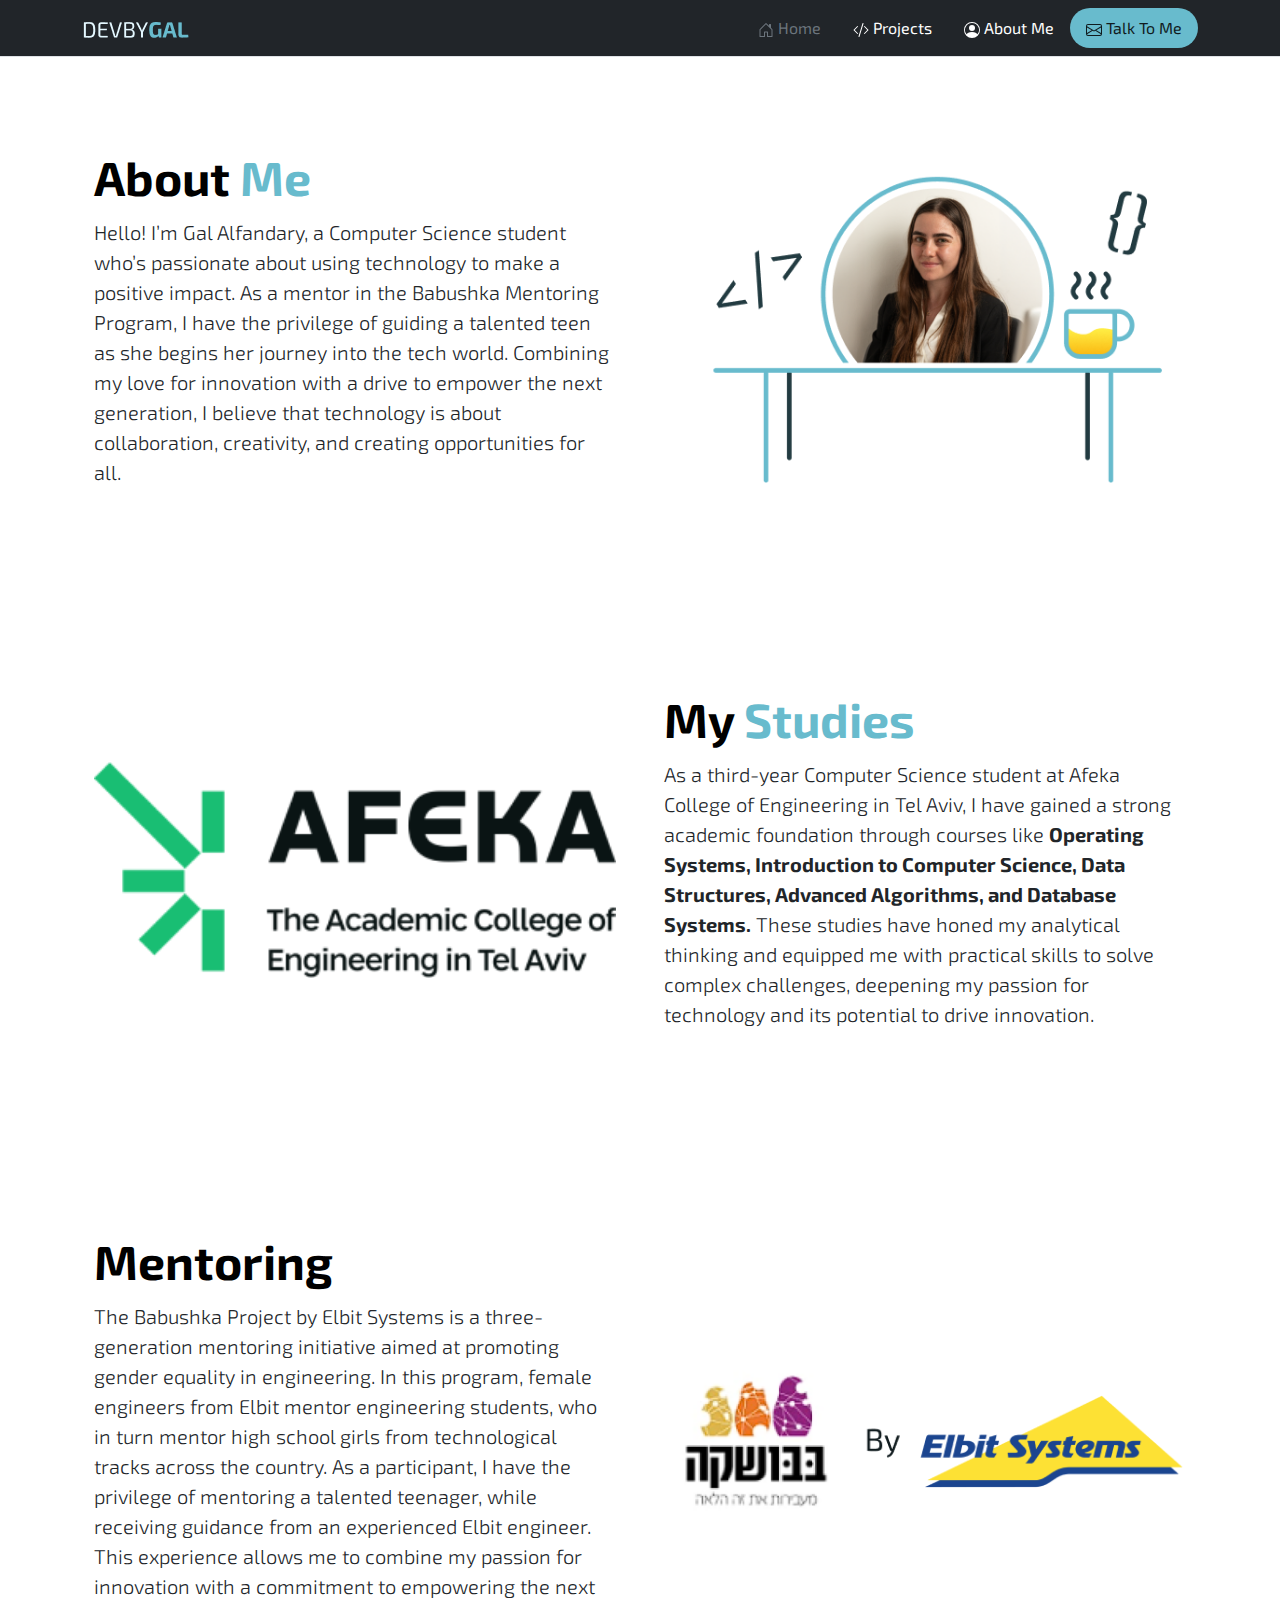
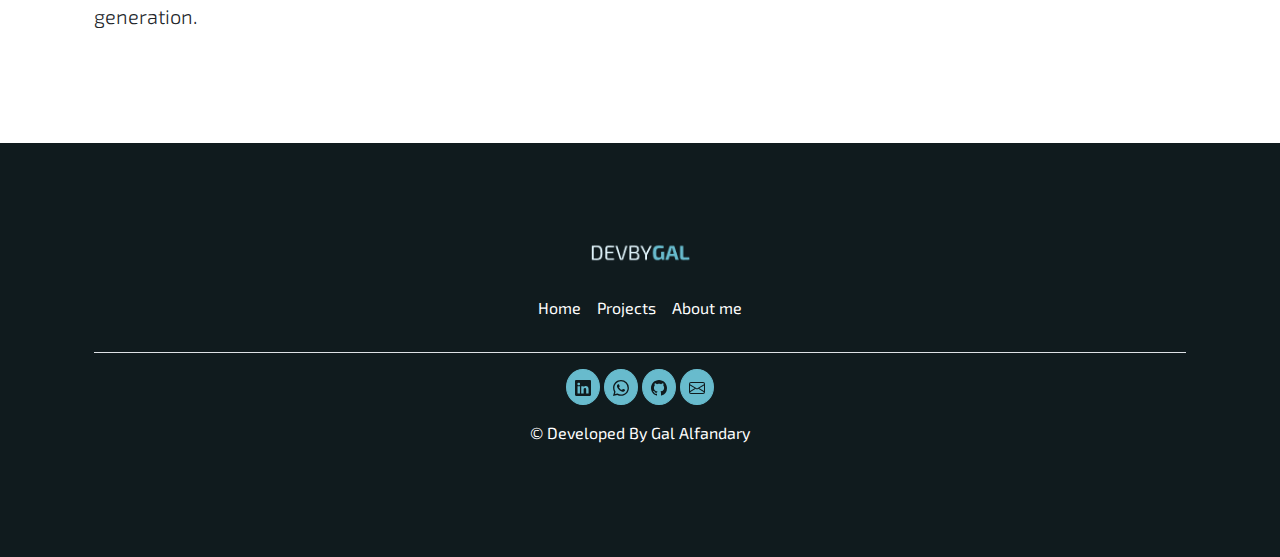
==== about.html @ ab1bf46b "added about page" ====
<!DOCTYPE html>
<html lang="en">

<head>
  <meta charset="UTF-8">
  <meta name="viewport" content="width=device-width, initial-scale=1.0">
  <title>Dev By Gal</title>
  <link rel="icon" href="./images/favicon.png" type="image/x-icon">
  <link href="https://cdn.jsdelivr.net/npm/bootstrap@5.3.3/dist/css/bootstrap.min.css" rel="stylesheet"
    integrity="sha384-QWTKZyjpPEjISv5WaRU9OFeRpok6YctnYmDr5pNlyT2bRjXh0JMhjY6hW+ALEwIH" crossorigin="anonymous">
  <link rel="preconnect" href="https://fonts.googleapis.com">
  <link rel="preconnect" href="https://fonts.gstatic.com" crossorigin>
  <link href="https://fonts.googleapis.com/css2?family=Exo+2:ital,wght@0,100..900;1,100..900&display=swap"
    rel="stylesheet">
  <link rel="stylesheet" href="styles.css">
</head>

<body>

  <section>
    <!-- Navbar Section -->
    <div class="px-3 py-2 text-bg-dark border-bottom">
      <div class="container">
        <div class="d-flex align-items-center justify-content-between">
          <!-- Logo on the left -->
          <a href="./index.html" class="d-flex align-items-center">
            <img src="./images/logo.png" alt="Logo" class="logo">
          </a>

          <!-- Buttons on the right -->
          <ul class="nav my-2 my-md-0 text-small">
            <li>
              <a href="./index.html" class="nav-link text-secondary">
                <svg xmlns="http://www.w3.org/2000/svg" width="16" height="16" fill="currentColor"
                  class="bi bi-house-door" viewBox="0 0 16 16">
                  <path
                    d="M8.354 1.146a.5.5 0 0 0-.708 0l-6 6A.5.5 0 0 0 1.5 7.5v7a.5.5 0 0 0 .5.5h4.5a.5.5 0 0 0 .5-.5v-4h2v4a.5.5 0 0 0 .5.5H14a.5.5 0 0 0 .5-.5v-7a.5.5 0 0 0-.146-.354L13 5.793V2.5a.5.5 0 0 0-.5-.5h-1a.5.5 0 0 0-.5.5v1.293zM2.5 14V7.707l5.5-5.5 5.5 5.5V14H10v-4a.5.5 0 0 0-.5-.5h-3a.5.5 0 0 0-.5.5v4z" />
                </svg>
                Home
              </a>
            </li>
            <li>
              <a href="/index.html#projects" class="nav-link text-white">
                <svg xmlns="http://www.w3.org/2000/svg" width="16" height="16" fill="currentColor"
                  class="bi bi-code-slash" viewBox="0 0 16 16">
                  <path
                    d="M10.478 1.647a.5.5 0 1 0-.956-.294l-4 13a.5.5 0 0 0 .956.294zM4.854 4.146a.5.5 0 0 1 0 .708L1.707 8l3.147 3.146a.5.5 0 0 1-.708.708l-3.5-3.5a.5.5 0 0 1 0-.708l3.5-3.5a.5.5 0 0 1 .708 0m6.292 0a.5.5 0 0 0 0 .708L14.293 8l-3.147 3.146a.5.5 0 0 0 .708.708l3.5-3.5a.5.5 0 0 0 0-.708l-3.5-3.5a.5.5 0 0 0-.708 0" />
                </svg>
                Projects
              </a>
            </li>
            <li>
              <a href="/index.html#Briefly" class="nav-link text-white">
                <svg xmlns="http://www.w3.org/2000/svg" width="16" height="16" fill="currentColor"
                  class="bi bi-person-circle" viewBox="0 0 16 16">
                  <path d="M11 6a3 3 0 1 1-6 0 3 3 0 0 1 6 0" />
                  <path fill-rule="evenodd"
                    d="M0 8a8 8 0 1 1 16 0A8 8 0 0 1 0 8m8-7a7 7 0 0 0-5.468 11.37C3.242 11.226 4.805 10 8 10s4.757 1.225 5.468 2.37A7 7 0 0 0 8 1" />
                </svg>
                About Me
              </a>
            </li>
            <li>
              <a href="/index.html#Talk-to-me" class="nav-link btn-primary">
                <svg xmlns="http://www.w3.org/2000/svg" width="16" height="16" fill="currentColor"
                  class="bi bi-envelope" viewBox="0 0 16 16">
                  <path
                    d="M0 4a2 2 0 0 1 2-2h12a2 2 0 0 1 2 2v8a2 2 0 0 1-2 2H2a2 2 0 0 1-2-2zm2-1a1 1 0 0 0-1 1v.217l7 4.2 7-4.2V4a1 1 0 0 0-1-1zm13 2.383-4.708 2.825L15 11.105zm-.034 6.876-5.64-3.471L8 9.583l-1.326-.795-5.64 3.47A1 1 0 0 0 2 13h12a1 1 0 0 0 .966-.741M1 11.105l4.708-2.897L1 5.383z" />
                </svg>
                Talk To Me
              </a>
            </li>
          </ul>
        </div>
      </div>
    </div>
  </section>

<section>
  <!--About Me Section-->
  <div class="container col-xxl-8 px-4 py-5">
    <div class="row flex-lg-row-reverse align-items-center g-5 py-5">
      <div class="col-10 col-sm-8 col-lg-6">
        <img src="./images/gal.png" class="d-block mx-lg-auto img-fluid" alt="Bootstrap Themes" width="700" height="500" loading="lazy">
      </div>
      <div class="col-lg-6">
        <h1 class="display-5 fw-bold text-body-emphasis lh-1 mb-3">About <span class="catchphrase" style="font-weight: bold;">Me</span></h1>
        <p class="lead">Hello! I’m Gal Alfandary, a Computer Science student who’s passionate about using technology to make a positive impact. As a mentor in the Babushka Mentoring Program, I have the privilege of guiding a talented teen as she begins her journey into the tech world. Combining my love for innovation with a drive to empower the next generation, I believe that technology is about collaboration, creativity, and creating opportunities for all.</p>
        <div class="d-grid gap-2 d-md-flex justify-content-md-start">
        </div>
      </div>
    </div>
  </div>

  <div class="container col-xxl-8 px-4 py-5">
    <div class="row align-items-center g-5 py-5"> <!-- Removed flex-lg-row-reverse -->
      <div class="col-10 col-sm-8 col-lg-6">
        <img src="./images/afeka.png" class="d-block mx-lg-auto img-fluid " alt="Bootstrap Themes" width="700" height="500" loading="lazy">
      </div>
      <div class="col-lg-6">
        <h1 class="display-5 fw-bold text-body-emphasis lh-1 mb-3">My <span class="catchphrase" style="font-weight: bold;">Studies</span></h1>
        <p class="lead">As a third-year Computer Science student at Afeka College of Engineering in Tel Aviv, I have gained a strong academic foundation through courses like <span style="font-weight: bold;">Operating Systems, Introduction to Computer Science, Data Structures, Advanced Algorithms, and Database Systems.</span>  These studies have honed my analytical thinking and equipped me with practical skills to solve complex challenges, deepening my passion for technology and its potential to drive innovation.</p>
        <div class="d-grid gap-2 d-md-flex justify-content-md-start">
        </div>
      </div>
    </div>
</div>

<div class="container col-xxl-8 px-4 py-5">
  <div class="row flex-lg-row-reverse align-items-center g-5 py-5">
    <div class="col-10 col-sm-8 col-lg-6">
      <img src="./images/babushka.png" class="d-block mx-lg-auto img-fluid" alt="Bootstrap Themes" width="700" height="500" loading="lazy">
    </div>
    <div class="col-lg-6">
      <h1 class="display-5 fw-bold text-body-emphasis lh-1 mb-3">Mentoring</h1>
      <p class="lead">The Babushka Project by Elbit Systems is a three-generation mentoring initiative aimed at promoting gender equality in engineering. In this program, female engineers from Elbit mentor engineering students, who in turn mentor high school girls from technological tracks across the country. As a participant, I have the privilege of mentoring a talented teenager, while receiving guidance from an experienced Elbit engineer. This experience allows me to combine my passion for innovation with a commitment to empowering the next generation.</p>
      <div class="d-grid gap-2 d-md-flex justify-content-md-start">
      </div>
    </div>
  </div>
</div>

</section>  
    <!-- 
    SECTION: Footer Section-->
    <div class="p-5 text-center bg-body-tertiary footer-jumbotron">
      <div class="container py-2">
        <div class="container footer" >
          <footer class="py-3 my-4">
            <img src="./images/logo.png" alt="Gal's Logo" class="d-block mx-auto img-fluid" width="100" height="100">
            <ul class="nav justify-content-center border-bottom py-4 mb-3">
              <li class="nav-item" ><a href="#" class="nav-link px-2 text-body-secondary" style="color: white;">Home</a></li>
              <li class="nav-item"><a href="#" class="nav-link px-2 text-body-secondary">Projects</a></li>
              <li class="nav-item"><a href="#" class="nav-link px-2 text-body-secondary">About me</a></li>
            </ul>
            
            <button class="btn btn-primary rounded-circle p-2 mx-0.5 lh-1 Linkedin" type="button">
              <svg
              xmlns="http://www.w3.org/2000/svg" width="16" height="16" fill="currentColor" class="bi bi-linkedin"
              viewBox="0 0 16 16">
              <path
                d="M0 1.146C0 .513.526 0 1.175 0h13.65C15.474 0 16 .513 16 1.146v13.708c0 .633-.526 1.146-1.175 1.146H1.175C.526 16 0 15.487 0 14.854zm4.943 12.248V6.169H2.542v7.225zm-1.2-8.212c.837 0 1.358-.554 1.358-1.248-.015-.709-.52-1.248-1.342-1.248S2.4 3.226 2.4 3.934c0 .694.521 1.248 1.327 1.248zm4.908 8.212V9.359c0-.216.016-.432.08-.586.173-.431.568-.878 1.232-.878.869 0 1.216.662 1.216 1.634v3.865h2.401V9.25c0-2.22-1.184-3.252-2.764-3.252-1.274 0-1.845.7-2.165 1.193v.025h-.016l.016-.025V6.169h-2.4c.03.678 0 7.225 0 7.225z" />
            </svg>
              <span class="visually-hidden">Dismiss</span>
            </button>

            
            <button class="btn btn-primary rounded-circle p-2 mx-0.5 lh-1 Whatsapp" type="button">
              <svg
              xmlns="http://www.w3.org/2000/svg" width="16" height="16" fill="currentColor" class="bi bi-whatsapp"
              viewBox="0 0 16 16">
              <path
                d="M13.601 2.326A7.85 7.85 0 0 0 7.994 0C3.627 0 .068 3.558.064 7.926c0 1.399.366 2.76 1.057 3.965L0 16l4.204-1.102a7.9 7.9 0 0 0 3.79.965h.004c4.368 0 7.926-3.558 7.93-7.93A7.9 7.9 0 0 0 13.6 2.326zM7.994 14.521a6.6 6.6 0 0 1-3.356-.92l-.24-.144-2.494.654.666-2.433-.156-.251a6.56 6.56 0 0 1-1.007-3.505c0-3.626 2.957-6.584 6.591-6.584a6.56 6.56 0 0 1 4.66 1.931 6.56 6.56 0 0 1 1.928 4.66c-.004 3.639-2.961 6.592-6.592 6.592m3.615-4.934c-.197-.099-1.17-.578-1.353-.646-.182-.065-.315-.099-.445.099-.133.197-.513.646-.627.775-.114.133-.232.148-.43.05-.197-.1-.836-.308-1.592-.985-.59-.525-.985-1.175-1.103-1.372-.114-.198-.011-.304.088-.403.087-.088.197-.232.296-.346.1-.114.133-.198.198-.33.065-.134.034-.248-.015-.347-.05-.099-.445-1.076-.612-1.47-.16-.389-.323-.335-.445-.34-.114-.007-.247-.007-.38-.007a.73.73 0 0 0-.529.247c-.182.198-.691.677-.691 1.654s.71 1.916.81 2.049c.098.133 1.394 2.132 3.383 2.992.47.205.84.326 1.129.418.475.152.904.129 1.246.08.38-.058 1.171-.48 1.338-.943.164-.464.164-.86.114-.943-.049-.084-.182-.133-.38-.232" />
            </svg>
              <span class="visually-hidden">Dismiss</span>
            </button>

            <button class="btn btn-primary rounded-circle p-2 mx-0.5 lh-1 Github" type="button">
              <svg
              xmlns="http://www.w3.org/2000/svg" width="16" height="16" fill="currentColor" class="bi bi-github"
              viewBox="0 0 16 16">
              <path
                d="M8 0C3.58 0 0 3.58 0 8c0 3.54 2.29 6.53 5.47 7.59.4.07.55-.17.55-.38 0-.19-.01-.82-.01-1.49-2.01.37-2.53-.49-2.69-.94-.09-.23-.48-.94-.82-1.13-.28-.15-.68-.52-.01-.53.63-.01 1.08.58 1.23.82.72 1.21 1.87.87 2.33.66.07-.52.28-.87.51-1.07-1.78-.2-3.64-.89-3.64-3.95 0-.87.31-1.59.82-2.15-.08-.2-.36-1.02.08-2.12 0 0 .67-.21 2.2.82.64-.18 1.32-.27 2-.27s1.36.09 2 .27c1.53-1.04 2.2-.82 2.2-.82.44 1.1.16 1.92.08 2.12.51.56.82 1.27.82 2.15 0 3.07-1.87 3.75-3.65 3.95.29.25.54.73.54 1.48 0 1.07-.01 1.93-.01 2.2 0 .21.15.46.55.38A8.01 8.01 0 0 0 16 8c0-4.42-3.58-8-8-8" />
            </svg>
              <span class="visually-hidden">Dismiss</span>
            </button>
            
            <button class="btn btn-primary rounded-circle p-2 mx-0.5 lh-1 Email" type="button">
              <svg
              xmlns="http://www.w3.org/2000/svg" width="16" height="16" fill="currentColor" class="bi bi-envelope"
              viewBox="0 0 16 16">
              <path
                d="M0 4a2 2 0 0 1 2-2h12a2 2 0 0 1 2 2v8a2 2 0 0 1-2 2H2a2 2 0 0 1-2-2zm2-1a1 1 0 0 0-1 1v.217l7 4.2 7-4.2V4a1 1 0 0 0-1-1zm13 2.383-4.708 2.825L15 11.105zm-.034 6.876-5.64-3.471L8 9.583l-1.326-.795-5.64 3.47A1 1 0 0 0 2 13h12a1 1 0 0 0 .966-.741M1 11.105l4.708-2.897L1 5.383z" />
            </svg>
            </button>
            <p class="mt-3 text-center text-body-secondary">© Developed By Gal Alfandary</p>
          </footer>
        </div>
      </div>
    </div>
  </section>

  <!-- Bootstrap JS -->
  <script src="https://code.jquery.com/jquery-3.6.0.min.js"></script>
  <script src="https://cdn.jsdelivr.net/npm/bootstrap@5.3.3/dist/js/bootstrap.bundle.min.js"
    integrity="sha384-YvpcrYf0tY3lHB60NNkmXc5s9fDVZLESaAA55NDzOxhy9GkcIdslK1eN7N6jIeHz"
    crossorigin="anonymous"></script>
  <script src="index.js"></script>
</body>

</html>
---- styles.css ----
body {
  font-family: 'Exo 2', sans-serif;
  font-weight: 400;
}
.catchphrase {
  color: #68BBCD;
}
.bg-highlighted {
  background-color: #68BBCD;}
.btn-primary {
  background-color: #68BBCD;
  border-color: #68BBCD;
  color: #101B1E;
  border-radius: 50px;
}
.btn-primary:hover {
  background-color: #7CE0F5;
  border-color: #7CE0F5;
  color: #101B1E;
}
.text-bg-dark {
  background-color: #101B1E;
  color: #68BBCD;
}
.about-me {
  background-color: #101B1E;
}
.bg-body-tertiary {
  background-color: #101B1E !important; 
  color: white;
}
.skill {
  background-color: #222F33;
  display: flex;
  align-items: center;
  justify-content: start;
  padding: 10px; /* Padding around each skill block */
  border-radius: 50px; /* Optional: Rounded corners */
  height: auto; /* Adjusts height to content */
  width: auto; /* Adapts width to content */
}

.skill img {
  margin-right: 10px; /* Space between the image and the text */
}

.text-container h3 {
  white-space: nowrap; /* Prevents wrapping of text */
  font-size: 1rem;
  margin: 0; /* Removes default margin */
}

.card img {
  height: 200px; /* Set a fixed height */
  object-fit: cover; /* Maintain aspect ratio while covering the area */
}

.card {
  height: 100%; /* Ensure cards have consistent height */
}

.carousel-inner {
  height: 200px; /* Match the image height for consistency */
}
#talk-to-me{
  background-color: #F4F4F4;
}
.carousel-inner img {
  height: 200px; /* Set a fixed height */
  object-fit: contain; /* Maintain aspect ratio while covering the area */
}
.skill img{
  width: 30px;
  height: 30px;
}

.skills{
  display: flex;
  flex-wrap: wrap;
  justify-content: flex-start;
  gap: 10px;
}
.footer-jumbotron{
  background-color: #101B1E;
  
}
.footer a,
.footer p{
  color: white !important;
  text-decoration: none;
}

/* End of styles.css */
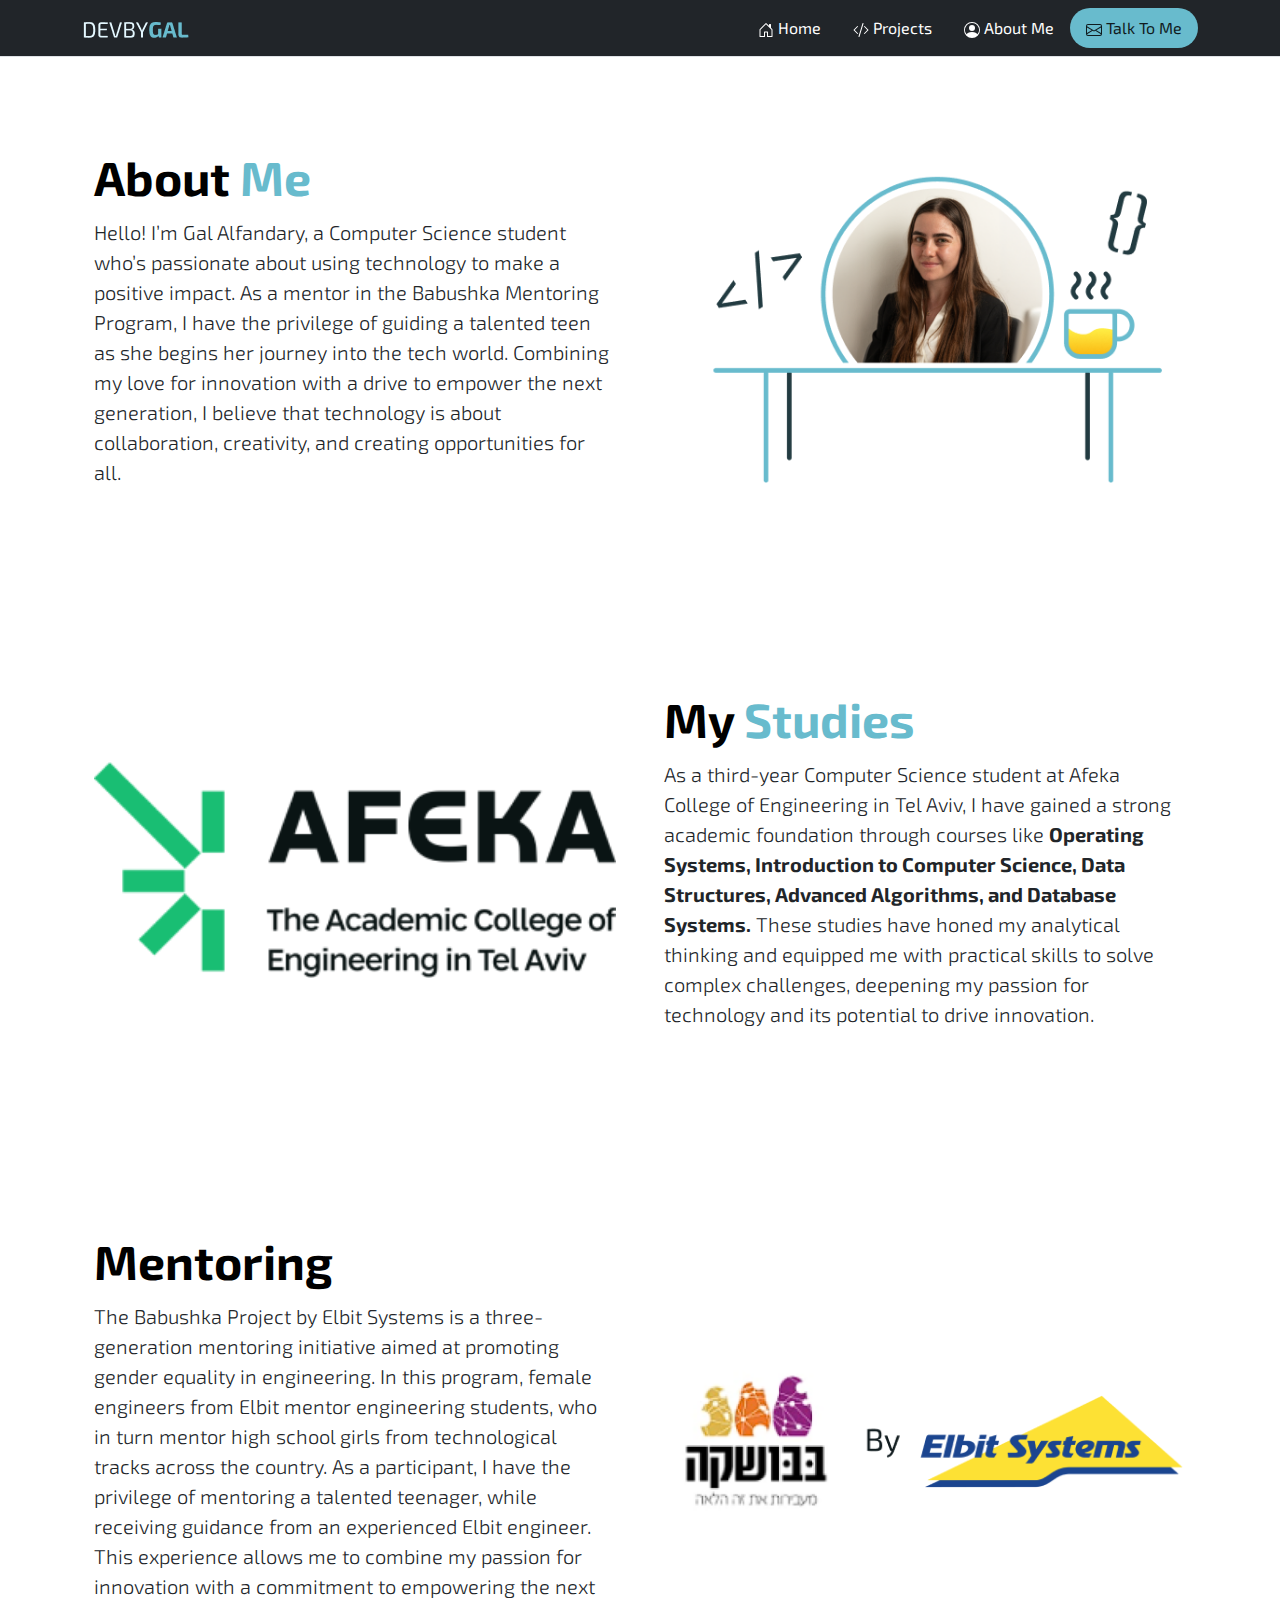
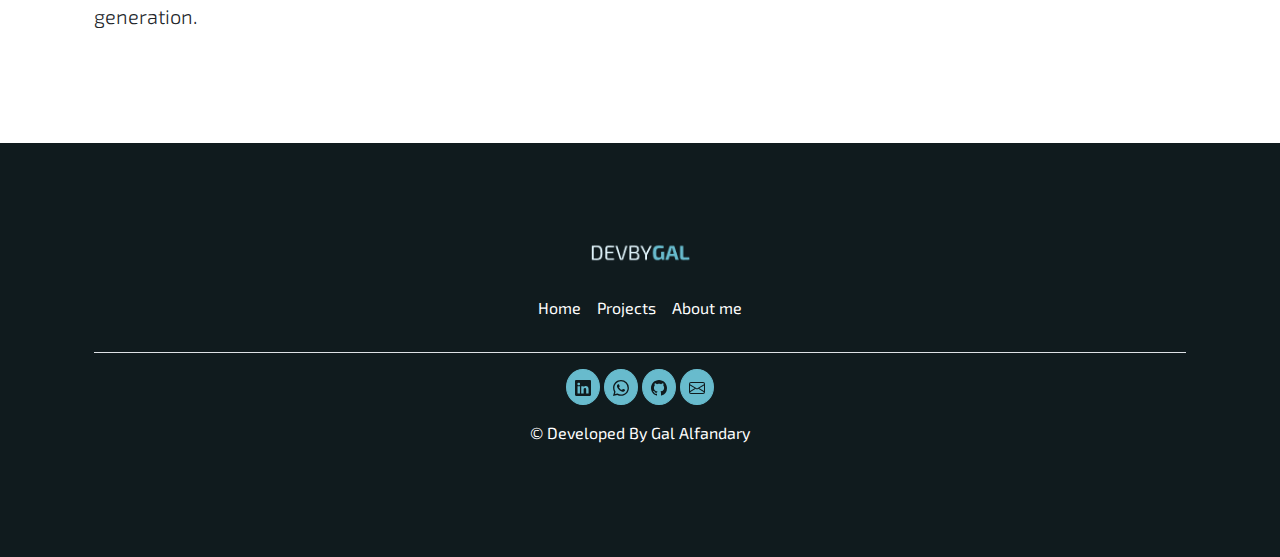
==== commit 80404b74: "UI fixing" ====
--- a/about.html
+++ b/about.html
@@ -30,7 +30,7 @@
           <!-- Buttons on the right -->
           <ul class="nav my-2 my-md-0 text-small">
             <li>
-              <a href="./index.html" class="nav-link text-secondary">
+              <a href="./index.html" class="nav-link text-white">
                 <svg xmlns="http://www.w3.org/2000/svg" width="16" height="16" fill="currentColor"
                   class="bi bi-house-door" viewBox="0 0 16 16">
                   <path
@@ -40,7 +40,7 @@
               </a>
             </li>
             <li>
-              <a href="/index.html#projects" class="nav-link text-white">
+              <a href="https://galalfandary.github.io/Dev-By-Gal/index.html#projects" class="nav-link text-white">
                 <svg xmlns="http://www.w3.org/2000/svg" width="16" height="16" fill="currentColor"
                   class="bi bi-code-slash" viewBox="0 0 16 16">
                   <path
@@ -50,7 +50,7 @@
               </a>
             </li>
             <li>
-              <a href="/index.html#Briefly" class="nav-link text-white">
+              <a href="https://galalfandary.github.io/Dev-By-Gal/index.html#Briefly" class="nav-link text-white">
                 <svg xmlns="http://www.w3.org/2000/svg" width="16" height="16" fill="currentColor"
                   class="bi bi-person-circle" viewBox="0 0 16 16">
                   <path d="M11 6a3 3 0 1 1-6 0 3 3 0 0 1 6 0" />
@@ -61,7 +61,7 @@
               </a>
             </li>
             <li>
-              <a href="/index.html#Talk-to-me" class="nav-link btn-primary">
+              <a href="https://galalfandary.github.io/Dev-By-Gal/index.html#Talk-to-me" class="nav-link btn-primary">
                 <svg xmlns="http://www.w3.org/2000/svg" width="16" height="16" fill="currentColor"
                   class="bi bi-envelope" viewBox="0 0 16 16">
                   <path
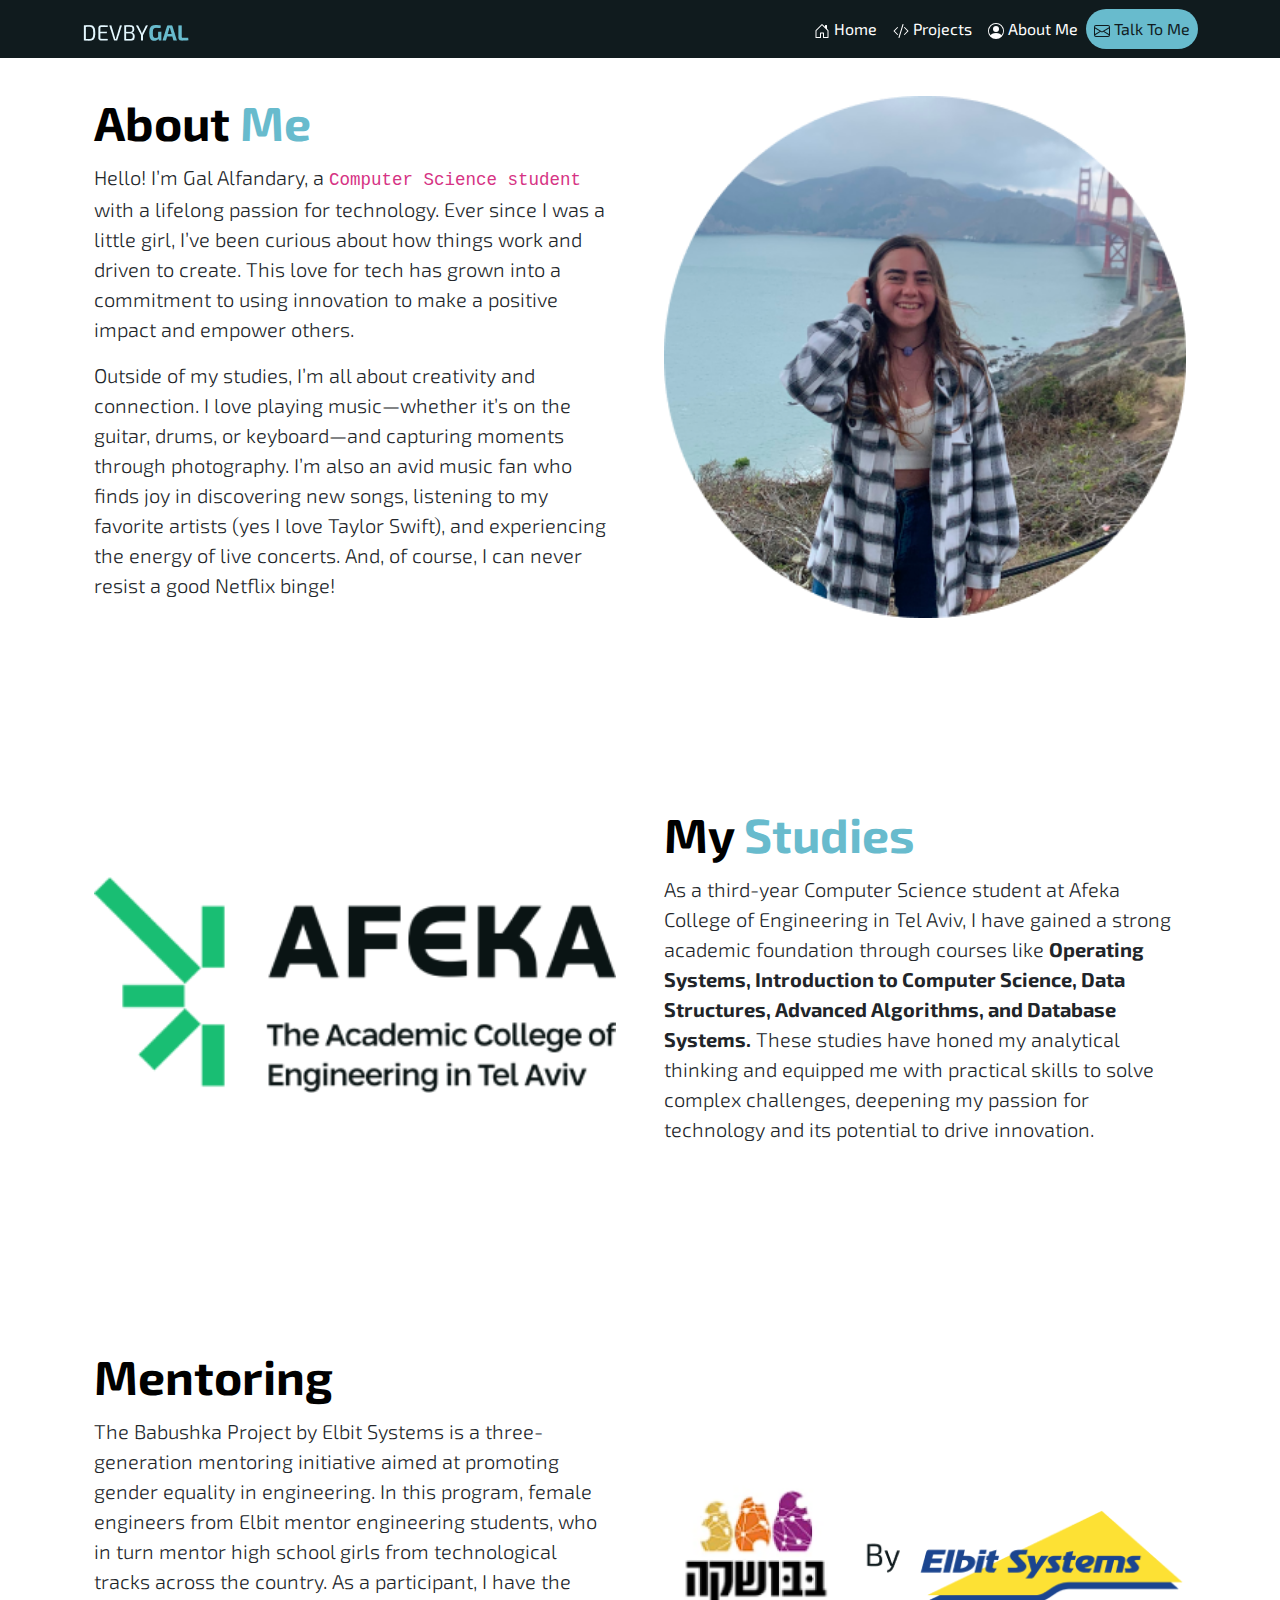
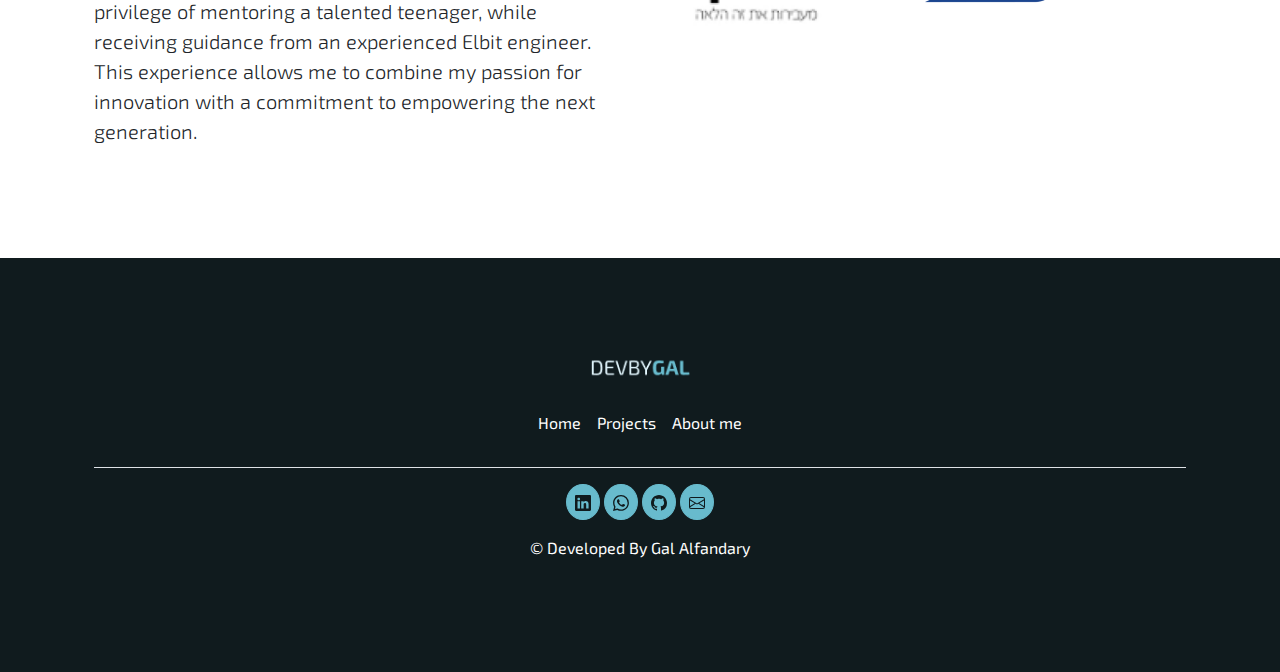
==== commit d5c9ff66: "sticky nav bar + updated about me" ====
--- a/about.html
+++ b/about.html
@@ -18,19 +18,19 @@
 <body>
 
   <section>
-    <!-- Navbar Section -->
-    <div class="px-3 py-2 text-bg-dark border-bottom">
+    <!--
+    NAV-->
+    <nav class="navbar navbar-expand-lg navbar-dark bg-light">
       <div class="container">
-        <div class="d-flex align-items-center justify-content-between">
-          <!-- Logo on the left -->
-          <a href="./index.html" class="d-flex align-items-center">
-            <img src="./images/logo.png" alt="Logo" class="logo">
-          </a>
-
-          <!-- Buttons on the right -->
-          <ul class="nav my-2 my-md-0 text-small">
-            <li>
-              <a href="./index.html" class="nav-link text-white">
+        <a class="navbar-brand" href="#"><img src="./images/logo.png" alt="Logo" class="logo"></a>
+        <button class="navbar-toggler" type="button" data-bs-toggle="collapse" data-bs-target="#navbarNav"
+          aria-controls="navbarNav" aria-expanded="false" aria-label="Toggle navigation">
+          <span class="navbar-toggler-icon"></span>
+        </button>
+        <div class="collapse navbar-collapse justify-content-end" id="navbarNav">
+          <ul class="navbar-nav">
+            <li>
+              <a href="./index.html" class="nav-link text-white px-2">
                 <svg xmlns="http://www.w3.org/2000/svg" width="16" height="16" fill="currentColor"
                   class="bi bi-house-door" viewBox="0 0 16 16">
                   <path
@@ -40,7 +40,7 @@
               </a>
             </li>
             <li>
-              <a href="https://galalfandary.github.io/Dev-By-Gal/index.html#projects" class="nav-link text-white">
+              <a href="#projects" class="nav-link text-white px-2">
                 <svg xmlns="http://www.w3.org/2000/svg" width="16" height="16" fill="currentColor"
                   class="bi bi-code-slash" viewBox="0 0 16 16">
                   <path
@@ -50,7 +50,7 @@
               </a>
             </li>
             <li>
-              <a href="https://galalfandary.github.io/Dev-By-Gal/index.html#Briefly" class="nav-link text-white">
+              <a href="#Briefly" class="nav-link text-white px-2">
                 <svg xmlns="http://www.w3.org/2000/svg" width="16" height="16" fill="currentColor"
                   class="bi bi-person-circle" viewBox="0 0 16 16">
                   <path d="M11 6a3 3 0 1 1-6 0 3 3 0 0 1 6 0" />
@@ -61,123 +61,144 @@
               </a>
             </li>
             <li>
-              <a href="https://galalfandary.github.io/Dev-By-Gal/index.html#Talk-to-me" class="nav-link btn-primary">
+              <button class="nav-link btn-primary px-2 talk-to-me">
                 <svg xmlns="http://www.w3.org/2000/svg" width="16" height="16" fill="currentColor"
                   class="bi bi-envelope" viewBox="0 0 16 16">
                   <path
                     d="M0 4a2 2 0 0 1 2-2h12a2 2 0 0 1 2 2v8a2 2 0 0 1-2 2H2a2 2 0 0 1-2-2zm2-1a1 1 0 0 0-1 1v.217l7 4.2 7-4.2V4a1 1 0 0 0-1-1zm13 2.383-4.708 2.825L15 11.105zm-.034 6.876-5.64-3.471L8 9.583l-1.326-.795-5.64 3.47A1 1 0 0 0 2 13h12a1 1 0 0 0 .966-.741M1 11.105l4.708-2.897L1 5.383z" />
                 </svg>
                 Talk To Me
-              </a>
+              </button>
+
             </li>
           </ul>
         </div>
       </div>
-    </div>
+    </nav>
   </section>
 
-<section>
-  <!--About Me Section-->
-  <div class="container col-xxl-8 px-4 py-5">
-    <div class="row flex-lg-row-reverse align-items-center g-5 py-5">
-      <div class="col-10 col-sm-8 col-lg-6">
-        <img src="./images/gal.png" class="d-block mx-lg-auto img-fluid" alt="Bootstrap Themes" width="700" height="500" loading="lazy">
-      </div>
-      <div class="col-lg-6">
-        <h1 class="display-5 fw-bold text-body-emphasis lh-1 mb-3">About <span class="catchphrase" style="font-weight: bold;">Me</span></h1>
-        <p class="lead">Hello! I’m Gal Alfandary, a Computer Science student who’s passionate about using technology to make a positive impact. As a mentor in the Babushka Mentoring Program, I have the privilege of guiding a talented teen as she begins her journey into the tech world. Combining my love for innovation with a drive to empower the next generation, I believe that technology is about collaboration, creativity, and creating opportunities for all.</p>
-        <div class="d-grid gap-2 d-md-flex justify-content-md-start">
-        </div>
+
+  <section>
+    <!--About Me Section-->
+    <div class="container col-xxl-8 px-4 py-5">
+      <div class="row flex-lg-row-reverse align-items-center g-5 py-5">
+        <div class="col-10 col-sm-8 col-lg-6">
+          <img src="./images/aboutme.png" class="d-block mx-lg-auto img-fluid" alt="Bootstrap Themes" width="700"
+            height="500" loading="lazy">
+        </div>
+        <div class="col-lg-6">
+          <h1 class="display-5 fw-bold text-body-emphasis lh-1 mb-3">About <span class="catchphrase"
+              style="font-weight: bold;">Me</span></h1>
+          <p class="lead">Hello! I’m Gal Alfandary, a  <code>Computer Science student</code> with a lifelong passion for technology.
+            Ever since I was a little girl, I’ve been curious about how things work and driven to create. This love for
+            tech has grown into a commitment to using innovation to make a positive impact and empower others.</p>
+            <p class="lead">Outside of my studies, I’m all about creativity and connection. I love playing music—whether it’s on the
+            guitar, drums, or keyboard—and capturing moments through photography. I’m also an avid music fan who finds
+            joy in discovering new songs, listening to my favorite artists (yes I love Taylor Swift), and experiencing the energy of live
+            concerts. And, of course, I can never resist a good Netflix binge!</p>
+          <div class="d-grid gap-2 d-md-flex justify-content-md-start">
+          </div>
+        </div>
+      </div>
+    </div>
+
+    <div class="container col-xxl-8 px-4 py-5">
+      <div class="row align-items-center g-5 py-5"> <!-- Removed flex-lg-row-reverse -->
+        <div class="col-10 col-sm-8 col-lg-6">
+          <img src="./images/afeka.png" class="d-block mx-lg-auto img-fluid " alt="Bootstrap Themes" width="700"
+            height="500" loading="lazy">
+        </div>
+        <div class="col-lg-6">
+          <h1 class="display-5 fw-bold text-body-emphasis lh-1 mb-3">My <span class="catchphrase"
+              style="font-weight: bold;">Studies</span></h1>
+          <p class="lead">As a third-year Computer Science student at Afeka College of Engineering in Tel Aviv, I have
+            gained a strong academic foundation through courses like <span style="font-weight: bold;">Operating Systems,
+              Introduction to Computer Science, Data Structures, Advanced Algorithms, and Database Systems.</span> These
+            studies have honed my analytical thinking and equipped me with practical skills to solve complex challenges,
+            deepening my passion for technology and its potential to drive innovation.</p>
+          <div class="d-grid gap-2 d-md-flex justify-content-md-start">
+          </div>
+        </div>
+      </div>
+    </div>
+
+    <div class="container col-xxl-8 px-4 py-5">
+      <div class="row flex-lg-row-reverse align-items-center g-5 py-5">
+        <div class="col-10 col-sm-8 col-lg-6">
+          <img src="./images/babushka.png" class="d-block mx-lg-auto img-fluid" alt="Bootstrap Themes" width="700"
+            height="500" loading="lazy">
+        </div>
+        <div class="col-lg-6">
+          <h1 class="display-5 fw-bold text-body-emphasis lh-1 mb-3">Mentoring</h1>
+          <p class="lead">The Babushka Project by Elbit Systems is a three-generation mentoring initiative aimed at
+            promoting gender equality in engineering. In this program, female engineers from Elbit mentor engineering
+            students, who in turn mentor high school girls from technological tracks across the country. As a
+            participant, I have the privilege of mentoring a talented teenager, while receiving guidance from an
+            experienced Elbit engineer. This experience allows me to combine my passion for innovation with a commitment
+            to empowering the next generation.</p>
+          <div class="d-grid gap-2 d-md-flex justify-content-md-start">
+          </div>
+        </div>
+      </div>
+    </div>
+
+  </section>
+  <!-- 
+    SECTION: Footer Section-->
+  <div class="p-5 text-center bg-body-tertiary footer-jumbotron">
+    <div class="container py-2">
+      <div class="container footer">
+        <footer class="py-3 my-4">
+          <img src="./images/logo.png" alt="Gal's Logo" class="d-block mx-auto img-fluid" width="100" height="100">
+          <ul class="nav justify-content-center border-bottom py-4 mb-3">
+            <li class="nav-item"><a href="./index.html" class="nav-link px-2 text-body-secondary"
+                style="color: white;">Home</a></li>
+            <li class="nav-item"><a href="./index.html#projects" class="nav-link px-2 text-body-secondary">Projects</a>
+            </li>
+            <li class="nav-item"><a href="./index.html#Briefly" class="nav-link px-2 text-body-secondary">About me</a>
+            </li>
+          </ul>
+
+          <button class="btn btn-primary rounded-circle p-2 mx-0.5 lh-1 Linkedin" type="button">
+            <svg xmlns="http://www.w3.org/2000/svg" width="16" height="16" fill="currentColor" class="bi bi-linkedin"
+              viewBox="0 0 16 16">
+              <path
+                d="M0 1.146C0 .513.526 0 1.175 0h13.65C15.474 0 16 .513 16 1.146v13.708c0 .633-.526 1.146-1.175 1.146H1.175C.526 16 0 15.487 0 14.854zm4.943 12.248V6.169H2.542v7.225zm-1.2-8.212c.837 0 1.358-.554 1.358-1.248-.015-.709-.52-1.248-1.342-1.248S2.4 3.226 2.4 3.934c0 .694.521 1.248 1.327 1.248zm4.908 8.212V9.359c0-.216.016-.432.08-.586.173-.431.568-.878 1.232-.878.869 0 1.216.662 1.216 1.634v3.865h2.401V9.25c0-2.22-1.184-3.252-2.764-3.252-1.274 0-1.845.7-2.165 1.193v.025h-.016l.016-.025V6.169h-2.4c.03.678 0 7.225 0 7.225z" />
+            </svg>
+            <span class="visually-hidden">Dismiss</span>
+          </button>
+
+
+          <button class="btn btn-primary rounded-circle p-2 mx-0.5 lh-1 Whatsapp" type="button">
+            <svg xmlns="http://www.w3.org/2000/svg" width="16" height="16" fill="currentColor" class="bi bi-whatsapp"
+              viewBox="0 0 16 16">
+              <path
+                d="M13.601 2.326A7.85 7.85 0 0 0 7.994 0C3.627 0 .068 3.558.064 7.926c0 1.399.366 2.76 1.057 3.965L0 16l4.204-1.102a7.9 7.9 0 0 0 3.79.965h.004c4.368 0 7.926-3.558 7.93-7.93A7.9 7.9 0 0 0 13.6 2.326zM7.994 14.521a6.6 6.6 0 0 1-3.356-.92l-.24-.144-2.494.654.666-2.433-.156-.251a6.56 6.56 0 0 1-1.007-3.505c0-3.626 2.957-6.584 6.591-6.584a6.56 6.56 0 0 1 4.66 1.931 6.56 6.56 0 0 1 1.928 4.66c-.004 3.639-2.961 6.592-6.592 6.592m3.615-4.934c-.197-.099-1.17-.578-1.353-.646-.182-.065-.315-.099-.445.099-.133.197-.513.646-.627.775-.114.133-.232.148-.43.05-.197-.1-.836-.308-1.592-.985-.59-.525-.985-1.175-1.103-1.372-.114-.198-.011-.304.088-.403.087-.088.197-.232.296-.346.1-.114.133-.198.198-.33.065-.134.034-.248-.015-.347-.05-.099-.445-1.076-.612-1.47-.16-.389-.323-.335-.445-.34-.114-.007-.247-.007-.38-.007a.73.73 0 0 0-.529.247c-.182.198-.691.677-.691 1.654s.71 1.916.81 2.049c.098.133 1.394 2.132 3.383 2.992.47.205.84.326 1.129.418.475.152.904.129 1.246.08.38-.058 1.171-.48 1.338-.943.164-.464.164-.86.114-.943-.049-.084-.182-.133-.38-.232" />
+            </svg>
+            <span class="visually-hidden">Dismiss</span>
+          </button>
+
+          <button class="btn btn-primary rounded-circle p-2 mx-0.5 lh-1 Github" type="button">
+            <svg xmlns="http://www.w3.org/2000/svg" width="16" height="16" fill="currentColor" class="bi bi-github"
+              viewBox="0 0 16 16">
+              <path
+                d="M8 0C3.58 0 0 3.58 0 8c0 3.54 2.29 6.53 5.47 7.59.4.07.55-.17.55-.38 0-.19-.01-.82-.01-1.49-2.01.37-2.53-.49-2.69-.94-.09-.23-.48-.94-.82-1.13-.28-.15-.68-.52-.01-.53.63-.01 1.08.58 1.23.82.72 1.21 1.87.87 2.33.66.07-.52.28-.87.51-1.07-1.78-.2-3.64-.89-3.64-3.95 0-.87.31-1.59.82-2.15-.08-.2-.36-1.02.08-2.12 0 0 .67-.21 2.2.82.64-.18 1.32-.27 2-.27s1.36.09 2 .27c1.53-1.04 2.2-.82 2.2-.82.44 1.1.16 1.92.08 2.12.51.56.82 1.27.82 2.15 0 3.07-1.87 3.75-3.65 3.95.29.25.54.73.54 1.48 0 1.07-.01 1.93-.01 2.2 0 .21.15.46.55.38A8.01 8.01 0 0 0 16 8c0-4.42-3.58-8-8-8" />
+            </svg>
+            <span class="visually-hidden">Dismiss</span>
+          </button>
+
+          <button class="btn btn-primary rounded-circle p-2 mx-0.5 lh-1 Email" type="button">
+            <svg xmlns="http://www.w3.org/2000/svg" width="16" height="16" fill="currentColor" class="bi bi-envelope"
+              viewBox="0 0 16 16">
+              <path
+                d="M0 4a2 2 0 0 1 2-2h12a2 2 0 0 1 2 2v8a2 2 0 0 1-2 2H2a2 2 0 0 1-2-2zm2-1a1 1 0 0 0-1 1v.217l7 4.2 7-4.2V4a1 1 0 0 0-1-1zm13 2.383-4.708 2.825L15 11.105zm-.034 6.876-5.64-3.471L8 9.583l-1.326-.795-5.64 3.47A1 1 0 0 0 2 13h12a1 1 0 0 0 .966-.741M1 11.105l4.708-2.897L1 5.383z" />
+            </svg>
+          </button>
+          <p class="mt-3 text-center text-body-secondary">© Developed By Gal Alfandary</p>
+        </footer>
       </div>
     </div>
   </div>
-
-  <div class="container col-xxl-8 px-4 py-5">
-    <div class="row align-items-center g-5 py-5"> <!-- Removed flex-lg-row-reverse -->
-      <div class="col-10 col-sm-8 col-lg-6">
-        <img src="./images/afeka.png" class="d-block mx-lg-auto img-fluid " alt="Bootstrap Themes" width="700" height="500" loading="lazy">
-      </div>
-      <div class="col-lg-6">
-        <h1 class="display-5 fw-bold text-body-emphasis lh-1 mb-3">My <span class="catchphrase" style="font-weight: bold;">Studies</span></h1>
-        <p class="lead">As a third-year Computer Science student at Afeka College of Engineering in Tel Aviv, I have gained a strong academic foundation through courses like <span style="font-weight: bold;">Operating Systems, Introduction to Computer Science, Data Structures, Advanced Algorithms, and Database Systems.</span>  These studies have honed my analytical thinking and equipped me with practical skills to solve complex challenges, deepening my passion for technology and its potential to drive innovation.</p>
-        <div class="d-grid gap-2 d-md-flex justify-content-md-start">
-        </div>
-      </div>
-    </div>
-</div>
-
-<div class="container col-xxl-8 px-4 py-5">
-  <div class="row flex-lg-row-reverse align-items-center g-5 py-5">
-    <div class="col-10 col-sm-8 col-lg-6">
-      <img src="./images/babushka.png" class="d-block mx-lg-auto img-fluid" alt="Bootstrap Themes" width="700" height="500" loading="lazy">
-    </div>
-    <div class="col-lg-6">
-      <h1 class="display-5 fw-bold text-body-emphasis lh-1 mb-3">Mentoring</h1>
-      <p class="lead">The Babushka Project by Elbit Systems is a three-generation mentoring initiative aimed at promoting gender equality in engineering. In this program, female engineers from Elbit mentor engineering students, who in turn mentor high school girls from technological tracks across the country. As a participant, I have the privilege of mentoring a talented teenager, while receiving guidance from an experienced Elbit engineer. This experience allows me to combine my passion for innovation with a commitment to empowering the next generation.</p>
-      <div class="d-grid gap-2 d-md-flex justify-content-md-start">
-      </div>
-    </div>
-  </div>
-</div>
-
-</section>  
-    <!-- 
-    SECTION: Footer Section-->
-    <div class="p-5 text-center bg-body-tertiary footer-jumbotron">
-      <div class="container py-2">
-        <div class="container footer" >
-          <footer class="py-3 my-4">
-            <img src="./images/logo.png" alt="Gal's Logo" class="d-block mx-auto img-fluid" width="100" height="100">
-            <ul class="nav justify-content-center border-bottom py-4 mb-3">
-              <li class="nav-item" ><a href="#" class="nav-link px-2 text-body-secondary" style="color: white;">Home</a></li>
-              <li class="nav-item"><a href="#" class="nav-link px-2 text-body-secondary">Projects</a></li>
-              <li class="nav-item"><a href="#" class="nav-link px-2 text-body-secondary">About me</a></li>
-            </ul>
-            
-            <button class="btn btn-primary rounded-circle p-2 mx-0.5 lh-1 Linkedin" type="button">
-              <svg
-              xmlns="http://www.w3.org/2000/svg" width="16" height="16" fill="currentColor" class="bi bi-linkedin"
-              viewBox="0 0 16 16">
-              <path
-                d="M0 1.146C0 .513.526 0 1.175 0h13.65C15.474 0 16 .513 16 1.146v13.708c0 .633-.526 1.146-1.175 1.146H1.175C.526 16 0 15.487 0 14.854zm4.943 12.248V6.169H2.542v7.225zm-1.2-8.212c.837 0 1.358-.554 1.358-1.248-.015-.709-.52-1.248-1.342-1.248S2.4 3.226 2.4 3.934c0 .694.521 1.248 1.327 1.248zm4.908 8.212V9.359c0-.216.016-.432.08-.586.173-.431.568-.878 1.232-.878.869 0 1.216.662 1.216 1.634v3.865h2.401V9.25c0-2.22-1.184-3.252-2.764-3.252-1.274 0-1.845.7-2.165 1.193v.025h-.016l.016-.025V6.169h-2.4c.03.678 0 7.225 0 7.225z" />
-            </svg>
-              <span class="visually-hidden">Dismiss</span>
-            </button>
-
-            
-            <button class="btn btn-primary rounded-circle p-2 mx-0.5 lh-1 Whatsapp" type="button">
-              <svg
-              xmlns="http://www.w3.org/2000/svg" width="16" height="16" fill="currentColor" class="bi bi-whatsapp"
-              viewBox="0 0 16 16">
-              <path
-                d="M13.601 2.326A7.85 7.85 0 0 0 7.994 0C3.627 0 .068 3.558.064 7.926c0 1.399.366 2.76 1.057 3.965L0 16l4.204-1.102a7.9 7.9 0 0 0 3.79.965h.004c4.368 0 7.926-3.558 7.93-7.93A7.9 7.9 0 0 0 13.6 2.326zM7.994 14.521a6.6 6.6 0 0 1-3.356-.92l-.24-.144-2.494.654.666-2.433-.156-.251a6.56 6.56 0 0 1-1.007-3.505c0-3.626 2.957-6.584 6.591-6.584a6.56 6.56 0 0 1 4.66 1.931 6.56 6.56 0 0 1 1.928 4.66c-.004 3.639-2.961 6.592-6.592 6.592m3.615-4.934c-.197-.099-1.17-.578-1.353-.646-.182-.065-.315-.099-.445.099-.133.197-.513.646-.627.775-.114.133-.232.148-.43.05-.197-.1-.836-.308-1.592-.985-.59-.525-.985-1.175-1.103-1.372-.114-.198-.011-.304.088-.403.087-.088.197-.232.296-.346.1-.114.133-.198.198-.33.065-.134.034-.248-.015-.347-.05-.099-.445-1.076-.612-1.47-.16-.389-.323-.335-.445-.34-.114-.007-.247-.007-.38-.007a.73.73 0 0 0-.529.247c-.182.198-.691.677-.691 1.654s.71 1.916.81 2.049c.098.133 1.394 2.132 3.383 2.992.47.205.84.326 1.129.418.475.152.904.129 1.246.08.38-.058 1.171-.48 1.338-.943.164-.464.164-.86.114-.943-.049-.084-.182-.133-.38-.232" />
-            </svg>
-              <span class="visually-hidden">Dismiss</span>
-            </button>
-
-            <button class="btn btn-primary rounded-circle p-2 mx-0.5 lh-1 Github" type="button">
-              <svg
-              xmlns="http://www.w3.org/2000/svg" width="16" height="16" fill="currentColor" class="bi bi-github"
-              viewBox="0 0 16 16">
-              <path
-                d="M8 0C3.58 0 0 3.58 0 8c0 3.54 2.29 6.53 5.47 7.59.4.07.55-.17.55-.38 0-.19-.01-.82-.01-1.49-2.01.37-2.53-.49-2.69-.94-.09-.23-.48-.94-.82-1.13-.28-.15-.68-.52-.01-.53.63-.01 1.08.58 1.23.82.72 1.21 1.87.87 2.33.66.07-.52.28-.87.51-1.07-1.78-.2-3.64-.89-3.64-3.95 0-.87.31-1.59.82-2.15-.08-.2-.36-1.02.08-2.12 0 0 .67-.21 2.2.82.64-.18 1.32-.27 2-.27s1.36.09 2 .27c1.53-1.04 2.2-.82 2.2-.82.44 1.1.16 1.92.08 2.12.51.56.82 1.27.82 2.15 0 3.07-1.87 3.75-3.65 3.95.29.25.54.73.54 1.48 0 1.07-.01 1.93-.01 2.2 0 .21.15.46.55.38A8.01 8.01 0 0 0 16 8c0-4.42-3.58-8-8-8" />
-            </svg>
-              <span class="visually-hidden">Dismiss</span>
-            </button>
-            
-            <button class="btn btn-primary rounded-circle p-2 mx-0.5 lh-1 Email" type="button">
-              <svg
-              xmlns="http://www.w3.org/2000/svg" width="16" height="16" fill="currentColor" class="bi bi-envelope"
-              viewBox="0 0 16 16">
-              <path
-                d="M0 4a2 2 0 0 1 2-2h12a2 2 0 0 1 2 2v8a2 2 0 0 1-2 2H2a2 2 0 0 1-2-2zm2-1a1 1 0 0 0-1 1v.217l7 4.2 7-4.2V4a1 1 0 0 0-1-1zm13 2.383-4.708 2.825L15 11.105zm-.034 6.876-5.64-3.471L8 9.583l-1.326-.795-5.64 3.47A1 1 0 0 0 2 13h12a1 1 0 0 0 .966-.741M1 11.105l4.708-2.897L1 5.383z" />
-            </svg>
-            </button>
-            <p class="mt-3 text-center text-body-secondary">© Developed By Gal Alfandary</p>
-          </footer>
-        </div>
-      </div>
-    </div>
   </section>
 
   <!-- Bootstrap JS -->
--- a/styles.css
+++ b/styles.css
@@ -89,5 +89,13 @@
   color: white !important;
   text-decoration: none;
 }
+.navbar{
+  background: #101B1E !important;
+  position: fixed;
+  width: 100%;
+z-index: 1000;
+}
+
+
 
 /* End of styles.css */
